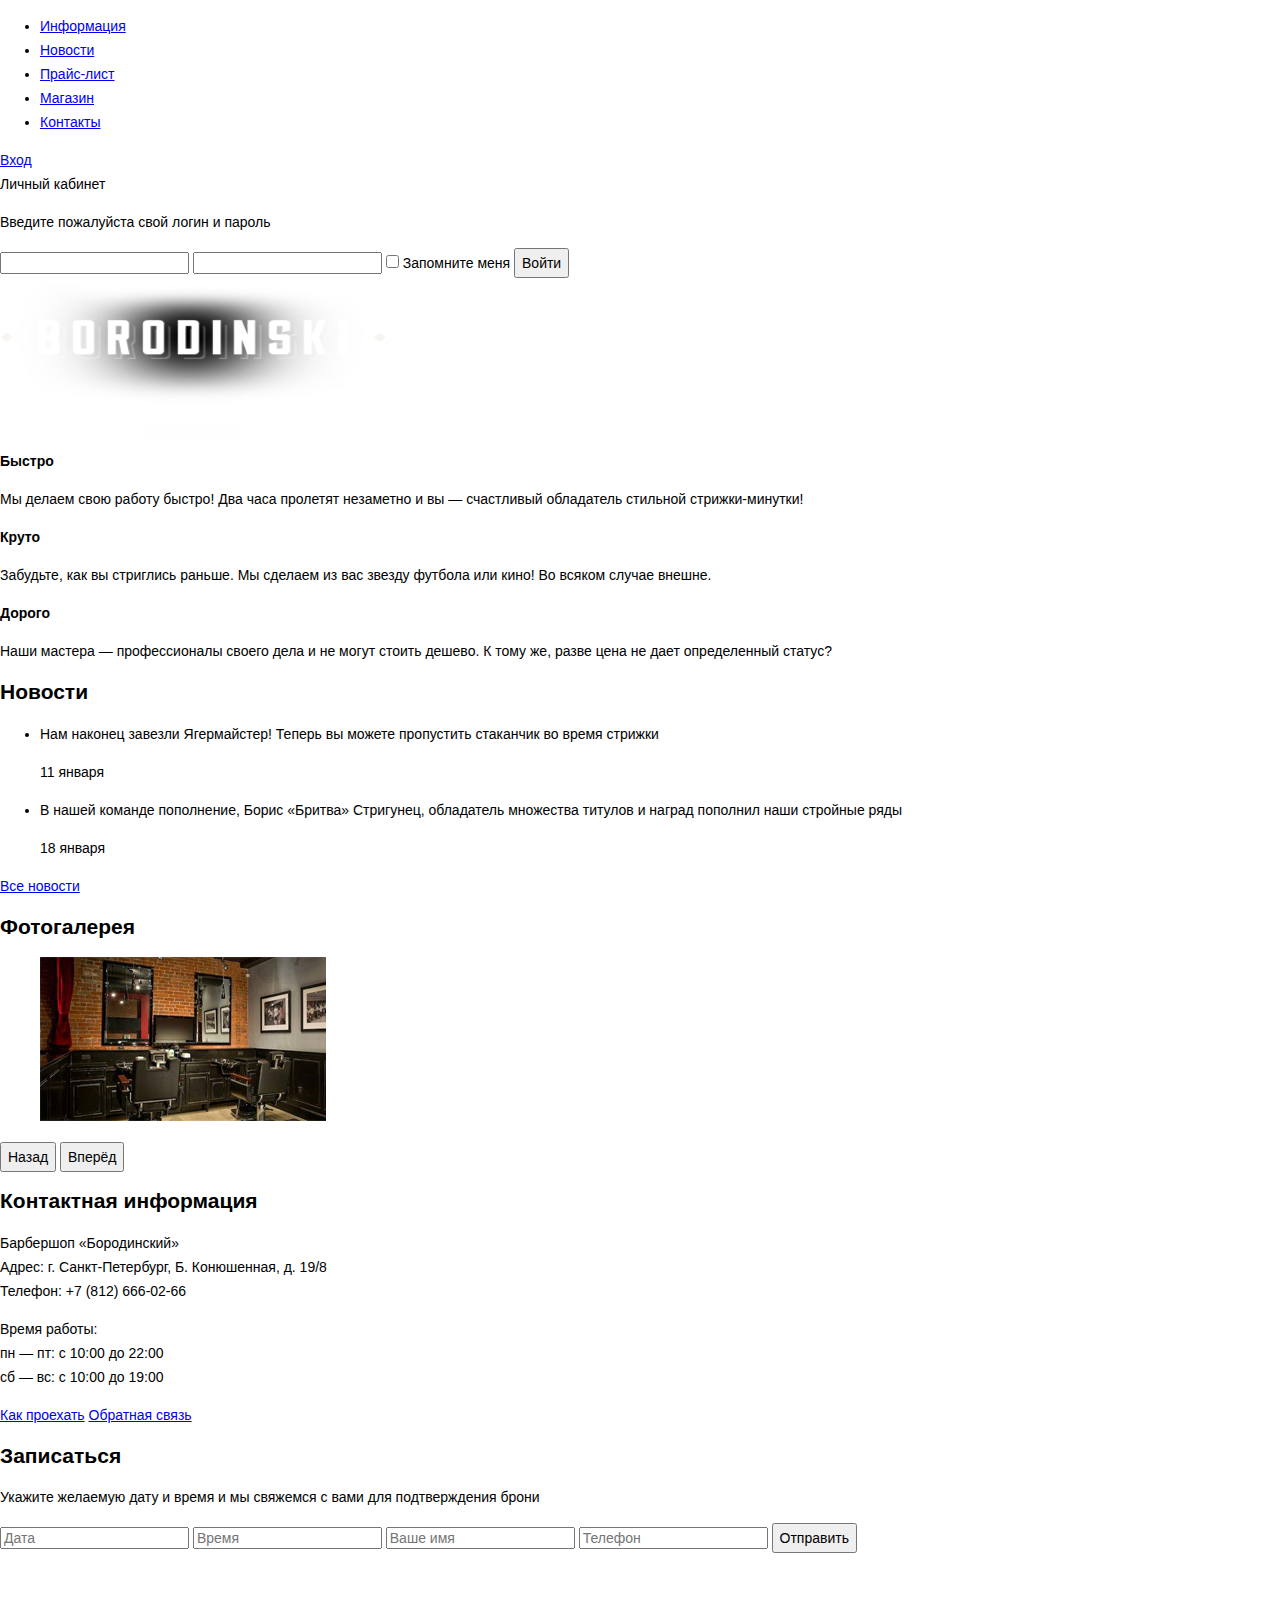
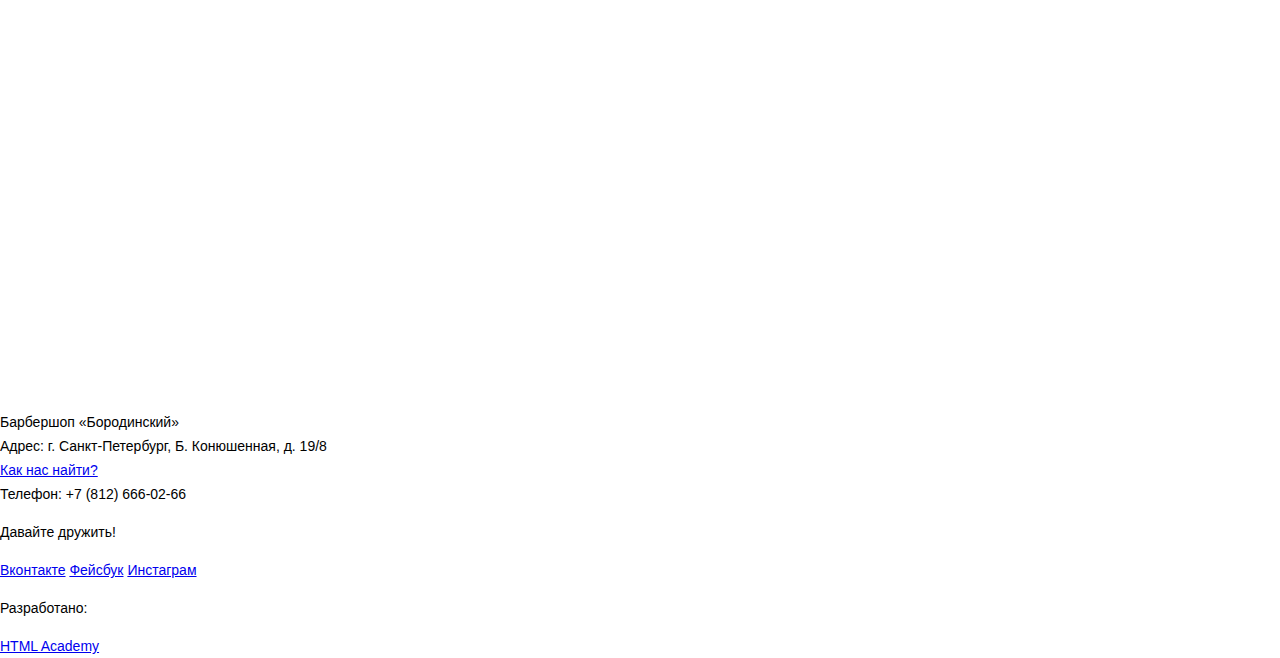
==== index.html @ 6cb53bfb "Подключил изображения" ====
<!DOCTYPE html>
<html lang="ru">

<head>
    <meta charset="utf-8">
    <title>Барбершоп «Бородинский»</title>
    <link rel="stylesheet" href="css/normalize.css">
    <link rel="stylesheet" href="css/style.css">
</head>

<body>
    <header class="main-header">
        <div class="container">
            <nav class="main-navigation">
                <ul>
                    <li>
                        <a href="#">Информация</a>
                    </li>
                    <li>
                        <a href="#">Новости</a>
                    </li>
                    <li>
                        <a href="#">Прайс-лист</a>
                    </li>
                    <li>
                        <a href="#">Магазин</a>
                    </li>
                    <li>
                        <a href="#">Контакты</a>
                    </li>
                </ul>
            </nav>
            <div class="user-block">
                <a class="login" href="#">Вход</a>
            </div>

            <!-- Форма входа -->

            <div class="enter-hover">
                <span>Личный кабинет</span>
                <form action="https://echo.htmlacademy.ru" method="post">
                    <label><p>Введите пожалуйста свой логин и пароль</p>
                        <input type="text" name="userlogin"></label>
                        <input type="text" name="psw">
                        <label><input type="checkbox" name="remember_me" value="yes"> Запомните меня</label>
                        <button type="submit">Войти</button>
                </form>

            </div>
        </div>
    </header>
    <main class="container">
        <div class="index-logo">
            <img src="img/logo.png" width="390" height="164" alt="Барбершоп «Бородинский»">
        </div>
        <section class="features">
            <div class="features-item">
                <b class="features-name">Быстро</b>
                <p>Мы делаем свою работу быстро! Два часа пролетят незаметно и вы — счастливый обладатель стильной стрижки-минутки!</p>
            </div>
            <div class="features-item">
                <b class="features-name">Круто</b>
                <p>Забудьте, как вы стриглись раньше. Мы сделаем из вас звезду футбола или кино! Во всяком случае внешне.</p>
            </div>
            <div class="features-item">
                <b class="features-name">Дорого</b>
                <p>Наши мастера — профессионалы своего дела и не могут стоить дешево. К тому же, разве цена не дает определенный статус?</p>
            </div>
        </section>
        <div class="index-content">
            <div class="index-content-left">
                <h2 class="index-content-title">Новости</h2>
                <ul class="news-preview">
                    <li>
                        <p>Нам наконец завезли Ягермайстер! Теперь вы можете пропустить стаканчик во время стрижки</p>
                        <time datetime="2016-01-11">11 января</time>
                    </li>
                    <li>
                        <p>В нашей команде пополнение, Борис «Бритва» Стригунец, обладатель множества титулов и наград пополнил наши стройные ряды</p>
                        <time datetime="2016-01-18">18 января</time>
                    </li>
                </ul>
                <a class="btn" href="#">Все новости</a>
            </div>
            <div class="index-content-right">
                <h2 class="index-content-title">Фотогалерея</h2>
                <div class="gallery">
                    <figure class="gallery-content">
                        <img src="img/features_photo.png" width="286" height="164" alt="Photo">
                    </figure>
                    <button class="btn gallery-prev">Назад</button>
                    <button class="btn gallery-next">Вперёд</button>
                </div>
            </div>
        </div>
        <div class="index-content">
            <div class="index-content-left">
                <h2 class="index-content-title">Контактная информация</h2>
                <p>
                    Барбершоп «Бородинский»
                    <br> Адрес: г. Санкт-Петербург, Б. Конюшенная, д. 19/8
                    <br> Телефон: +7 (812) 666-02-66
                </p>
                <p>
                    Время работы:
                    <br> пн — пт: с 10:00 до 22:00
                    <br> сб — вс: с 10:00 до 19:00
                </p>
                <a class="btn" href="#">Как проехать</a>
                <a class="btn" href="#">Обратная связь</a>
            </div>
            <div class="index-content-right">
                <h2 class="index-content-title">Записаться</h2>
                <p>Укажите желаемую дату и время и мы свяжемся с вами для подтверждения брони</p>
                <form class="appointment-form" action="https://echo.htmlacademy.ru" method="post">
                    <input type="text" name="date" value="" placeholder="Дата">
                    <input type="text" name="time" value="" placeholder="Время">
                    <input type="text" name="name" value="" placeholder="Ваше имя">
                    <input type="tel" name="phone" value="" placeholder="Телефон">
                    <button class="btn" type="submit">Отправить</button>
                </form>
            </div>

            <!-- Всплывающая карта -->

            <div class="map">
                <iframe src="https://www.google.com/maps/embed?pb=!1m18!1m12!1m3!1d1413.2259595684707!2d30.321524260150174!3d59.93872425594481!2m3!1f0!2f0!3f0!3m2!1i1024!2i768!4f13.1!3m3!1m2!1s0x4696310fca5ba729%3A0xea9c53d4493c879f!2z0JHQvtC70YzRiNCw0Y8g0JrQvtC90Y7RiNC10L3QvdCw0Y8g0YPQuy4sIDE5LCDQodCw0L3QutGCLdCf0LXRgtC10YDQsdGD0YDQsywgMTkxMTg2!5e0!3m2!1sru!2sru!4v1454870473752" width="600" height="450" frameborder="0" style="border:0" allowfullscreen></iframe>
            </div>
        </div>
    </main>
    <footer class="main-footer">
        <div class="container">
            <section class="footer-contacts">
                Барбершоп «Бородинский»
                <br> Адрес: г. Санкт-Петербург, Б. Конюшенная, д. 19/8
                <br>
                <a href="#">Как нас найти?</a>
                <br> Телефон: +7 (812) 666-02-66
            </section>
            <section class="footer-social">
                <p>Давайте дружить!</p>
                <a class="social-btn social-btn-vk" href="#">Вконтакте</a>
                <a class="social-btn social-btn-fb" href="#">Фейсбук</a>
                <a class="social-btn social-btn-inst" href="#">Инстаграм</a>
            </section>
            <section class="footer-copyright">
                <p>Разработано:</p>
                <a class="btn" href="https://htmlacademy.ru">HTML Academy</a>
            </section>
        </div>
    </footer>
</body>

</html>
---- css/style.css ----
body {
	font-style: 'PT Sans Narrow', Arial, sans-serif;
	font-size: 14px;
	line-height: 24px;
	color: #000;
}
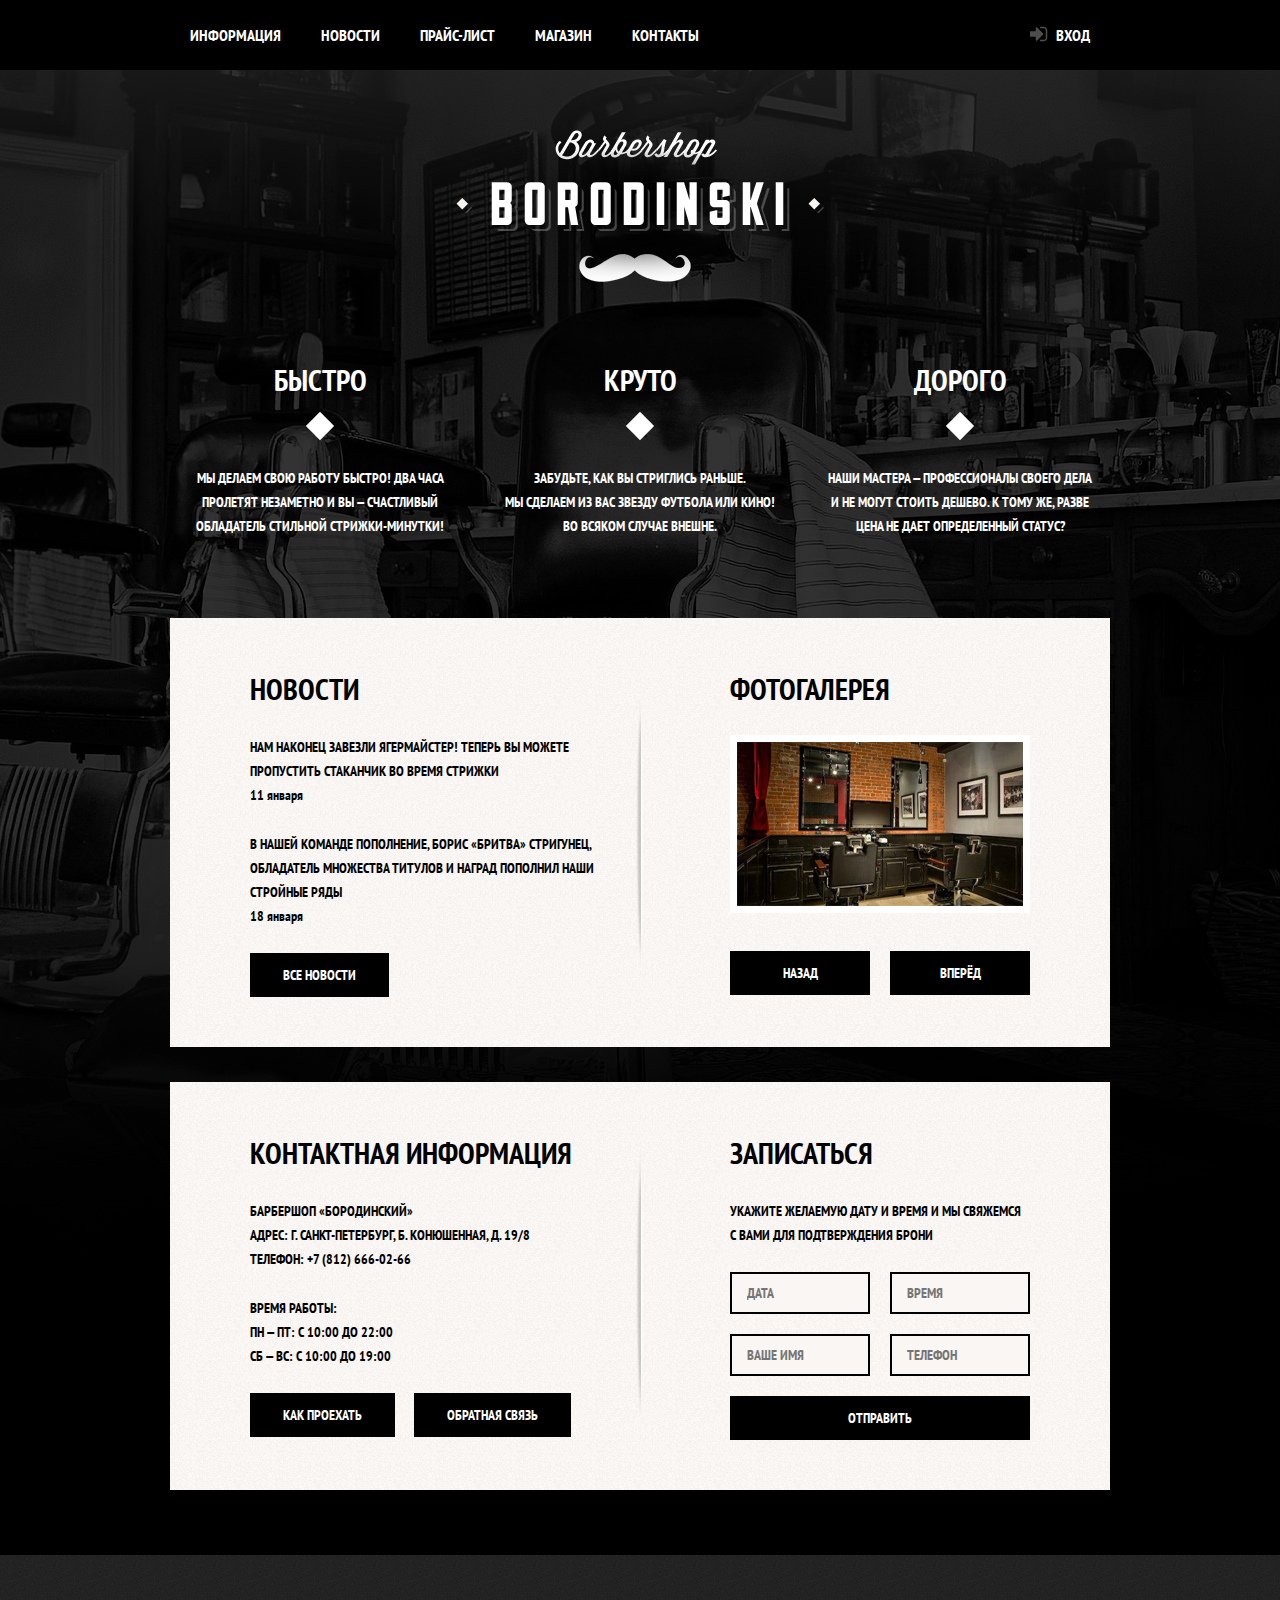
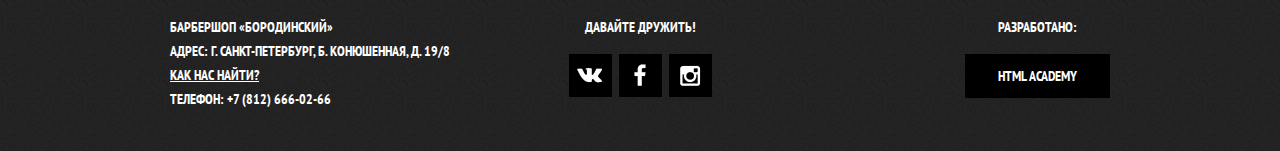
==== commit eb0d5eda: "Закончил главную" ====
--- a/index.html
+++ b/index.html
@@ -4,13 +4,14 @@
 <head>
     <meta charset="utf-8">
     <title>Барбершоп «Бородинский»</title>
+    <link href='https://fonts.googleapis.com/css?family=PT+Sans+Narrow:400,700&subset=latin,cyrillic' rel='stylesheet' type='text/css'>
     <link rel="stylesheet" href="css/normalize.css">
     <link rel="stylesheet" href="css/style.css">
 </head>
 
 <body>
     <header class="main-header">
-        <div class="container">
+        <div class="container clearfix">
             <nav class="main-navigation">
                 <ul>
                     <li>
@@ -24,50 +25,51 @@
                     </li>
                     <li>
                         <a href="#">Магазин</a>
-                    </li>
+                    </li> 
                     <li>
                         <a href="#">Контакты</a>
                     </li>
                 </ul>
-            </nav>
+            </nav> 
             <div class="user-block">
                 <a class="login" href="#">Вход</a>
-            </div>
-
-            <!-- Форма входа -->
-
-            <div class="enter-hover">
-                <span>Личный кабинет</span>
-                <form action="https://echo.htmlacademy.ru" method="post">
-                    <label><p>Введите пожалуйста свой логин и пароль</p>
-                        <input type="text" name="userlogin"></label>
-                        <input type="text" name="psw">
-                        <label><input type="checkbox" name="remember_me" value="yes"> Запомните меня</label>
-                        <button type="submit">Войти</button>
-                </form>
-
             </div>
         </div>
     </header>
     <main class="container">
+    <!-- Форма входа -->
+
+            <div class="enter-hover">
+                <div class="form-container">     
+                    <span>Личный кабинет</span>
+                    <p>Введите пожалуйста свой логин и пароль</p>
+                    <form class="login-form" action="https://echo.htmlacademy.ru" method="post">
+                            <input type="text" name="userlogin" placeholder="Логин"><br>
+                            <input type="text" name="psw" placeholder="Пароль"><br>
+                            <label><input type="checkbox" name="remember_me" value="yes"> Запомните меня</label>
+                            <a href="#">Я забыл пароль!</a>
+                            <button type="submit">Войти</button>
+                    </form>
+                </div>
+            </div>
         <div class="index-logo">
-            <img src="img/logo.png" width="390" height="164" alt="Барбершоп «Бородинский»">
+            <img src="img/logo.png" width="368" height="204" alt="Барбершоп «Бородинский»">
         </div>
-        <section class="features">
+        <section class="features clearfix">
             <div class="features-item">
-                <b class="features-name">Быстро</b>
+                <strong class="features-name">Быстро</strong>
                 <p>Мы делаем свою работу быстро! Два часа пролетят незаметно и вы — счастливый обладатель стильной стрижки-минутки!</p>
-            </div>
+            </div> 
             <div class="features-item">
                 <b class="features-name">Круто</b>
                 <p>Забудьте, как вы стриглись раньше. Мы сделаем из вас звезду футбола или кино! Во всяком случае внешне.</p>
-            </div>
+            </div> 
             <div class="features-item">
                 <b class="features-name">Дорого</b>
                 <p>Наши мастера — профессионалы своего дела и не могут стоить дешево. К тому же, разве цена не дает определенный статус?</p>
             </div>
         </section>
-        <div class="index-content">
+        <div class="index-content clearfix">
             <div class="index-content-left">
                 <h2 class="index-content-title">Новости</h2>
                 <ul class="news-preview">
@@ -81,8 +83,8 @@
                     </li>
                 </ul>
                 <a class="btn" href="#">Все новости</a>
-            </div>
-            <div class="index-content-right">
+            </div><!--
+            --><div class="index-content-right">
                 <h2 class="index-content-title">Фотогалерея</h2>
                 <div class="gallery">
                     <figure class="gallery-content">
@@ -93,7 +95,7 @@
                 </div>
             </div>
         </div>
-        <div class="index-content">
+        <div class="index-content clearfix">
             <div class="index-content-left">
                 <h2 class="index-content-title">Контактная информация</h2>
                 <p>
@@ -108,7 +110,7 @@
                 </p>
                 <a class="btn" href="#">Как проехать</a>
                 <a class="btn" href="#">Обратная связь</a>
-            </div>
+            </div> 
             <div class="index-content-right">
                 <h2 class="index-content-title">Записаться</h2>
                 <p>Укажите желаемую дату и время и мы свяжемся с вами для подтверждения брони</p>
@@ -120,16 +122,15 @@
                     <button class="btn" type="submit">Отправить</button>
                 </form>
             </div>
-
+        </div>
             <!-- Всплывающая карта -->
 
             <div class="map">
-                <iframe src="https://www.google.com/maps/embed?pb=!1m18!1m12!1m3!1d1413.2259595684707!2d30.321524260150174!3d59.93872425594481!2m3!1f0!2f0!3f0!3m2!1i1024!2i768!4f13.1!3m3!1m2!1s0x4696310fca5ba729%3A0xea9c53d4493c879f!2z0JHQvtC70YzRiNCw0Y8g0JrQvtC90Y7RiNC10L3QvdCw0Y8g0YPQuy4sIDE5LCDQodCw0L3QutGCLdCf0LXRgtC10YDQsdGD0YDQsywgMTkxMTg2!5e0!3m2!1sru!2sru!4v1454870473752" width="600" height="450" frameborder="0" style="border:0" allowfullscreen></iframe>
+                <iframe src="https://www.google.com/maps/embed?pb=!1m18!1m12!1m3!1d1413.2259595684707!2d30.321524260150174!3d59.93872425594481!2m3!1f0!2f0!3f0!3m2!1i1024!2i768!4f13.1!3m3!1m2!1s0x4696310fca5ba729%3A0xea9c53d4493c879f!2z0JHQvtC70YzRiNCw0Y8g0JrQvtC90Y7RiNC10L3QvdCw0Y8g0YPQuy4sIDE5LCDQodCw0L3QutGCLdCf0LXRgtC10YDQsdGD0YDQsywgMTkxMTg2!5e0!3m2!1sru!2sru!4v1454870473752" width="766" height="546" frameborder="0" style="border:0" allowfullscreen></iframe>
             </div>
-        </div>
     </main>
     <footer class="main-footer">
-        <div class="container">
+        <div class="container clearfix">
             <section class="footer-contacts">
                 Барбершоп «Бородинский»
                 <br> Адрес: г. Санкт-Петербург, Б. Конюшенная, д. 19/8
--- a/css/style.css
+++ b/css/style.css
@@ -1,7 +1,411 @@
 body {
-	font-style: 'PT Sans Narrow', Arial, sans-serif;
+	min-width: 960px;
+	font-family: 'PT Sans Narrow', Arial, sans-serif;
+	font-size: 14px;
+	font-weight: 700;
+	line-height: 24px;
+	text-transform: uppercase;
+	color: #ffffff;
+	background: #000000 url('../img/background.png') no-repeat center top;
+}
+
+.clearfix:after {
+	content: '';
+	display: table;
+	clear: both;
+}
+
+.container {
+	width: 940px;
+	margin: 0 auto;
+	padding: 0 10px;
+}
+
+.main-header {
+	margin-bottom: 60px;
+	color: #ffffff;
+	background-color: #000000;
+}
+
+.main-navigation {
+	width: 780px;
+	float: left;
+}
+
+.main-navigation ul {
+	margin: 0;
+	padding: 0;
+	list-style: none;
+	font-size: 0;
+}
+
+.main-navigation li {
+	display: inline-block;
+	vertical-align: top;
+	font-size: 16px;
+	line-height: 20px;
+}
+
+.main-navigation a {
+	display: block;
+	padding: 25px 20px;
+	color: #ffffff;
+	text-decoration: none;
+}
+
+.main-navigation a:hover {
+	background: #242424;
+}
+
+.user-block {
+	max-width: 140px;
+	float: right;
+}
+
+.login {
+	position: relative;
+	display: inline-block;
+	vertical-align: top;
+	padding: 25px 20px;
+	padding-left: 50px;
+	font-size: 16px;
+	line-height: 20px;
+	color: #ffffff;
+	text-decoration: none;
+}
+
+.login:hover {
+	background-color: #242424;
+}
+
+.login::before {
+	content: '';
+	position: absolute;
+	top: 26px;
+	left: 24px;
+	width: 18px;
+	height: 18px;
+	background: transparent url(../img/spritesheet.png) no-repeat;
+	background-position: -15px -61px;
+}
+
+.login:hover::before {
+	background: transparent url(../img/spritesheet.png) no-repeat;
+	 width: 18px;
+    height: 16px;
+    background-position: -15px -15px;
+}
+
+/*============ hover ==============*/
+.enter-hover {
+	display: none;
+	margin: 0 auto;
+	width: 300px;
+	padding-right: 80px;
+	padding-left: 80px;
+	padding-bottom: 58px;
+	padding-top: 45px;
+}
+
+.map {
+	display: none;
+	margin: 0 auto;
+	width: 766px;
+	height: 546px;
+	border: 7px solid #ffffff;
+	box-shadow: 0 0 60px black;
+}
+
+/*================ end ============*/
+
+.index-logo {
+	width: 368px;
+	height: 204px;
+	margin: 0 auto;
+	margin-bottom: 25px;
+}
+
+.index-logo img {
+	width: 368px;
+	height: 204px;
+}
+
+.features-item {
+	float: left;
+	width: 300px;
+	margin-right: 20px;
+	text-align: center;
+}
+
+.features {
+	margin-bottom: 80px;
+}
+
+.features-item:last-child {
+	margin-right: 0;
+}
+
+.features-item p {
+	margin: 10px;
+	margin-bottom: 0;
+}
+
+.features-name {
+	position: relative;
+	display: block;
+	font-size: 30px;
+	line-height: 42px;
+	margin-bottom: 30px;
+	padding-bottom: 35px;
+}
+
+.features-name::after {
+	content: '';
+	position: absolute;
+	bottom: 0;
+	left: 50%;
+	margin-left: -10px;
+	display: block;
+	width: 20px;
+	height: 20px;
+	background-color: #ffffff;
+	transform: rotate(45deg);
+}
+
+.index-content {
+	padding: 50px 80px;
+	margin-bottom: 35px;
+	color: #000000;
+	background: url(../img/arrow.png) no-repeat center,#f8f5f2 url(../img/inner_bg.png);
+}
+
+.index-content-title {
+	margin: 0;
+	margin-bottom: 25px;
+	font-size: 30px;
+	line-height: 42px;
+}
+
+.index-content p {
+	margin: 0;
+	margin-bottom: 25px;
+}
+
+.news-preview {
+	margin: 0;
+	padding: 0;
+	padding-right: 35px;
+	list-style: none;
+}
+
+.news-preview li {
+	margin-bottom: 25px;
+}
+
+.news-preview p {
+	margin-bottom: 0;
+}
+
+.news-preview time {
+	text-transform: none;
+}
+
+.btn {
+	display: inline-block;
+	padding: 10px 33px;
+	margin-right: 16px;
+	vertical-align: top;
+	text-align: center;
+	font-weight: 700;
 	font-size: 14px;
 	line-height: 24px;
-	color: #000;
-}
-
+	font-family: 'PT Sans Narrow', Arial, sans-serif;
+	color: #ffffff;
+	text-transform: uppercase;
+	text-decoration: none;
+	background-color: #000000;
+	border: none;
+	outline: none;
+	cursor: pointer;
+}
+
+.btn:hover,
+.btn:active {
+	background-color: #663d15;
+}
+
+.btn.disabled,
+.btn:disabled {
+	cursor: default;
+	opacity: 0.5;
+}
+
+.btn.disabled:hover,
+.btn:disabled:hover {
+    background-color: #000000;
+}
+
+.index-content-left {
+	float: left;
+	width: 380px;
+}
+
+.index-content-right {
+	float: right;
+	width: 300px;
+}
+
+.gallery {
+	position: relative;
+	height: 260px;
+}
+
+.gallery-content {
+	height: 164px;
+	margin: 0;
+	background-color: #cccccc;
+	border: 7px solid #ffffff;
+}
+
+.gallery-content img {
+	width: 286px;
+	height: 164px;
+}
+
+.gallery .btn {
+	position: absolute;
+	bottom: 0;
+	width: 140px;
+	margin: 0;
+}
+
+.gallery-prev {
+	left: 0;
+}
+
+.gallery-next {
+	right: 0;
+}
+
+.appointment-form input {
+	float: left;
+	margin-right: 20px;
+	margin-bottom: 20px;
+	width: 106px;
+    padding: 7px 15px;
+	font-size: 14px;
+    line-height: 24px;
+    font-family: "PT Sans Narrow", "Arial", sans-serif;
+    color: #000000;
+    text-transform: uppercase;
+	background-color: #f9f6f3;
+	border: 2px solid #000000;
+	outline: none;
+}
+
+.appointment-form input:nth-child(2n) {
+    margin-right: 0;
+}
+
+.appointment-form input:focus {
+	border: 2px solid #663d15;
+}
+
+.appointment-form .btn {
+	clear: both;
+	width: 100%;
+}
+
+.main-footer {
+	margin-top: 65px;
+	padding-top: 60px;
+	padding-bottom: 40px;
+	color: #ffffff;
+	background: #252525 url(../img/footer_bg.png);
+}
+
+.footer-contacts {
+	float: left;
+	width: 320px;
+	margin-right: 60px;
+}
+
+.footer-contacts a {
+	color: #ffffff;
+}
+
+.footer-contacts a:hover {
+	text-decoration: none;
+}
+
+.footer-social {
+	float: left;
+	width: 180px;
+	text-align: center;
+}
+
+.footer-social p {
+	margin: 0;
+	margin-bottom: 15px;
+}
+
+.social-btn {
+	display: inline-block;
+	width: 43px;
+	height: 43px;
+	margin: 0 2px;
+	background: #000000 url(../img/spritesheet.png) no-repeat center;
+	font-size: 0;
+	vertical-align: top;
+	text-decoration: none;
+	transition: background-position 0.5s, background-color 0.5s;
+}
+
+.social-btn:hover {
+	background-color: #ffffff;
+}
+
+.social-btn-vk {
+    background-position: -7px -300px;
+}
+
+.social-btn-fb {    
+    background-position: 0px -97px;
+}
+
+.social-btn-inst {
+    background-position: -4px -200px;
+}
+
+.social-btn-vk:hover {
+    background-position: -7px -345px;
+}
+
+.social-btn-fb:hover {
+    background-position: 0px -147px;
+}
+
+.social-btn-inst:hover {
+    background-position: -4px -250px;
+}
+
+
+.footer-copyright {
+	float: right;
+	max-width: 180px;
+}
+
+.footer-copyright p {
+	margin: 0;
+	margin-bottom: 15px;
+	text-align: center;
+}
+
+.footer-copyright .btn {
+	margin-right: 0;
+}
+
+.footer-copyright .btn:hover {
+	color: #000000;
+	background-color: #ffffff;
+}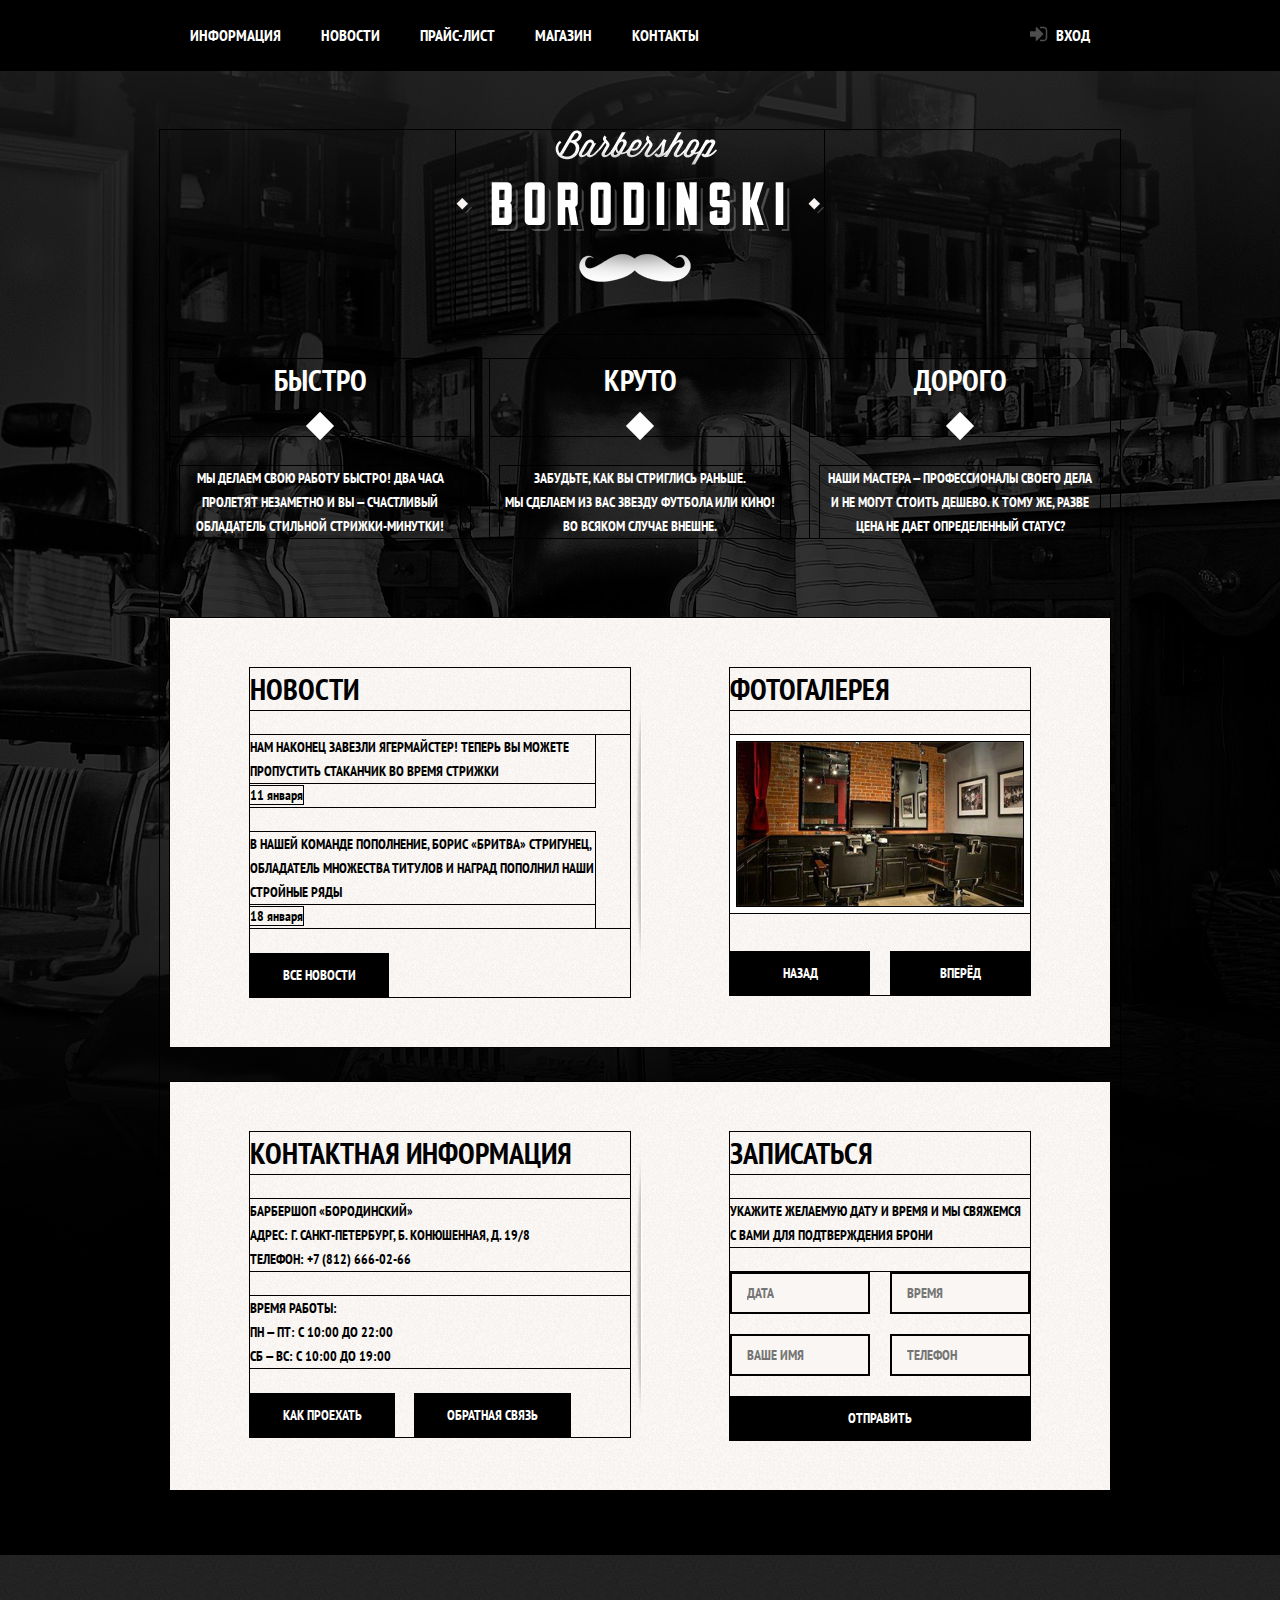
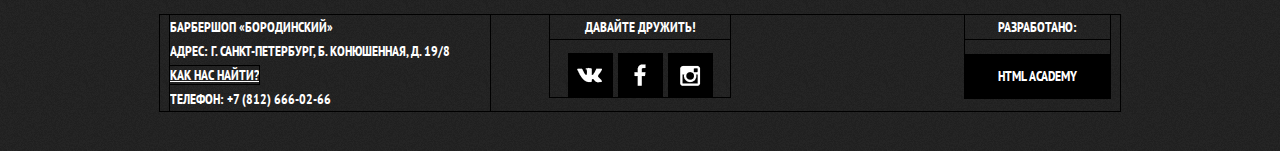
==== commit 72cf8906: "хххх" ====
--- a/index.html
+++ b/index.html
@@ -9,7 +9,7 @@
     <link rel="stylesheet" href="css/style.css">
 </head>
 
-<body>
+<body class="main">
     <header class="main-header">
         <div class="container clearfix">
             <nav class="main-navigation">
@@ -150,6 +150,28 @@
             </section>
         </div>
     </footer>
+    <div class="modal-content">
+        <button class="modal-content-close" type="button">Закрыть</button>
+        <h2 class="modal-content-title">Личный кабинет</h2>
+        <p>Введите свой логин и пароль.</p>
+        <form class="login-form" action="https://echo.htmlacademy.ru" method="post">
+            <input class="icon-user" type="text" name="login" placeholder="Логин">
+            <input class="icon-password" type="password"  name="password" placeholder="Пароль">
+            <label class="login-checkbox">
+            <input type="checkbox" name="remember">
+            <span class="checkbox-indicator"></span>
+             Запомните меня
+            </label>
+            <a class="restore" href="#">Я забыл пароль!</a>
+            <button class="btn" type="submit">Войти</button>
+        </form>
+    </div>
+
+    <div class="modal-content-map">
+        <button class="modal-content-close" type="button" title="закрыть">Закрыть</button>
+        <div id="yandex-map"></div>
+    </div>
+    <div class="modal-overlay"></div>
 </body>
 
 </html>--- a/css/style.css
+++ b/css/style.css
@@ -1,3 +1,7 @@
+* {
+	outline: 1px solid black;
+}
+
 body {
 	min-width: 960px;
 	font-family: 'PT Sans Narrow', Arial, sans-serif;
@@ -6,7 +10,16 @@
 	line-height: 24px;
 	text-transform: uppercase;
 	color: #ffffff;
+}
+
+
+
+.main {
 	background: #000000 url('../img/background.png') no-repeat center top;
+}
+
+.catalog-item {
+	background: #ffffff url('../img/inner_bg.png') ;
 }
 
 .clearfix:after {
@@ -408,4 +421,228 @@
 .footer-copyright .btn:hover {
 	color: #000000;
 	background-color: #ffffff;
-}+}
+
+/*========================= всплываяющая форма ==========*/
+
+.modal-content {
+	display: none;
+	position: absolute;
+	top: 120px;
+	left: 50%;
+	margin-left: -230px;
+	width: 300px;
+	padding: 50px 80px;
+	color: #000000;
+	background: #f8f3f0 url(../img/inner_bg.png);
+	box-shadow: 0 30px 50px rgba(0, 0, 0, 0.7);
+}
+
+.modal-content-close {
+	position: absolute;
+	top: 0;
+	right: -34px;
+	width: 22px;
+	height: 22px;
+	font-size: 0;
+	background-color: transparent;
+	border: 0;
+	outline: 0;
+	cursor: pointer;
+}
+
+.modal-content-close::before,
+.modal-content-close::after {
+    content: "";
+    position: absolute;
+	top: 10px;
+	left: 2px;
+    width: 19px;
+    height: 3px;
+    background-color: #d0d0d0;
+    border-radius: 1px;
+}
+
+.modal-content-close::before {
+    transform: rotate(45deg);
+}
+
+.modal-content-close::after {
+    transform: rotate(-45deg);
+}
+
+.modal-content h2 {
+    margin: 0;
+    margin-bottom: 20px;
+    font-size: 30px;
+    line-height: 42px;
+}
+
+.modal-content p {
+    margin: 0;
+    margin-bottom: 14px;
+}
+
+.modal-content .login-form {
+    margin-top: 30px;
+    margin-bottom: 10px;
+}
+
+.login-form input[type="text"],
+.login-form input[type="password"] {
+    font-size: 14px;
+    line-height: 24px;
+    font-family: "PT Sans Narrow", "Arial", sans-serif;
+    color: #000000;
+    text-transform: uppercase;
+    width: 236px;
+    margin: 0;
+    margin-bottom: 10px;
+    padding: 10px 20px;
+    padding-right: 40px;
+	background-color: #f9f6f3;
+    border: 2px solid #000000;
+    outline: none;
+}
+
+.login-form input:focus {
+    border-color: #663d15;
+}
+
+.login-form input.icon-user {
+    background-image: url("../img/spritesheet2.png");
+    background-repeat: no-repeat;
+    background-position: 250px 0px;
+}
+
+.login-form input.icon-password {
+    background-image: url("../img/spritesheet2.png");
+    background-repeat: no-repeat;
+    background-position: 250px -45px;
+}
+
+.login-form .restore {
+    float: right;
+    color: #000000;
+}
+
+.login-form .btn {
+    width: 100%;
+    margin-top: 15px;
+}
+
+.login-checkbox input[type="checkbox"] {
+    display: none;
+}
+
+.login-checkbox {
+    position: relative;
+    padding-left: 30px;
+    cursor: pointer;
+}
+
+.login-checkbox:hover {
+    color: #663d15;
+}
+
+.login-checkbox input[type="checkbox"] + .checkbox-indicator {
+    position: absolute;
+    top: -3px;
+    left: 0;
+    width: 17px;
+    height: 17px;
+    border: 2px solid #000000;
+}
+
+.login-checkbox input[type="checkbox"]:checked + .checkbox-indicator::before,
+.login-checkbox input[type="checkbox"]:checked + .checkbox-indicator::after {
+    content: "";
+    position: absolute;
+    top: 8px;
+    left: 1px;
+    width: 15px;
+    height: 2px;
+    background-color: #000000;
+}
+
+.login-checkbox input[type="checkbox"]:checked + .checkbox-indicator::before {
+    transform: rotate(45deg);
+}
+
+.login-checkbox input[type="checkbox"]:checked + .checkbox-indicator::after {
+    transform: rotate(-45deg);
+}
+
+/*======================== map ===================*/
+
+.modal-overlay {
+	display: none;
+    position: fixed;
+    top: 0;
+    left: 0;
+    z-index: 10;
+    width: 100%;
+    height: 100%;
+    background: rgba(0, 0, 0, 0.5);
+}
+
+.modal-content-map {
+	display: none;
+	position: fixed;
+    top: 50%;
+    left: 50%;
+	margin-top: -280px;
+    margin-left: -390px;
+    width: 766px;
+    height: 561px;
+	border: 7px solid white;
+    box-shadow: 0 30px 50px rgba(0, 0, 0, 0.7);
+    background: #e9e5dc url("../img/map4.png");
+    z-index: 11;
+}
+
+.top h1 {
+	color: black;
+}
+
+.content-m {
+	display: block;
+	width: 935px;
+	margin: 0 auto;
+}
+
+.site-map {
+	list-style: none;
+	font-size: 0;
+	padding: 0;
+}
+
+.site-map li {
+	position: relative;
+	font-size: 14px;
+	display: inline-block;
+	margin-right: 32px;
+}
+
+.site-map li a {
+	color: black;
+	text-decoration: none;
+}
+
+.site-map li::after {
+	content: '';
+	position: absolute;
+	display: block;
+	width: 10px;
+	height: 10px;
+	top: 7px;
+	right: -21px;
+	background-color: #000000;
+	transform: rotate(45deg);
+}
+
+.site-map li:last-child::after {
+	display: none;
+}
+
+
